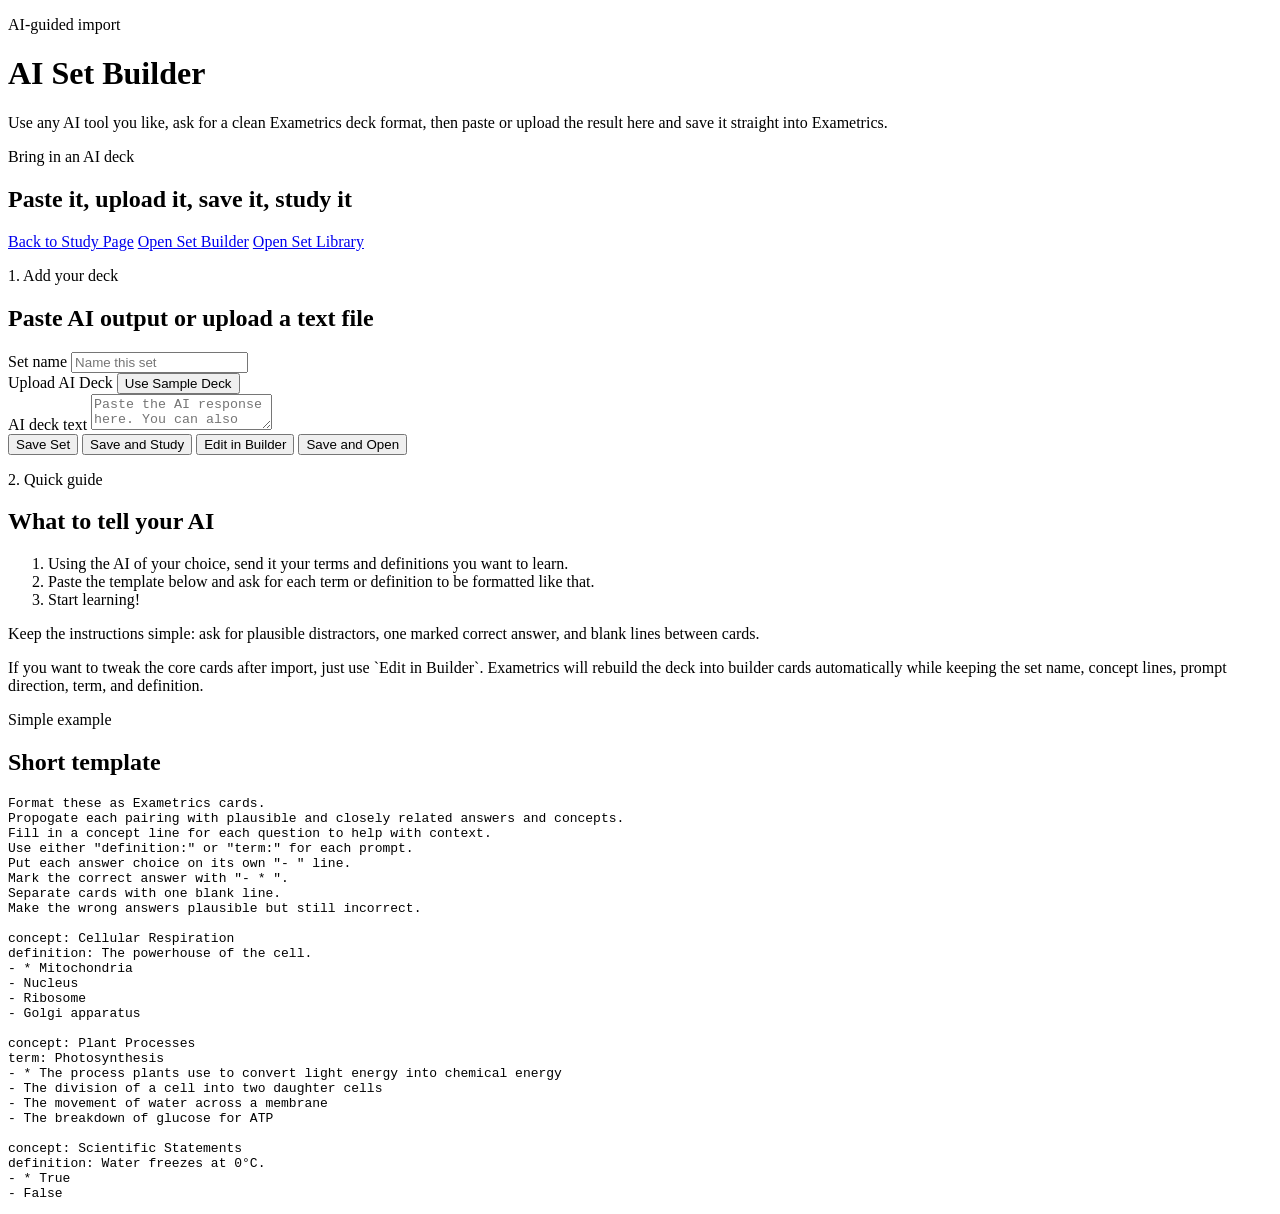
==== ai-builder.html @ a4bd0cac "Add files via upload" ====
<!DOCTYPE html>
<html lang="en">
  <head>
    <meta charset="UTF-8" />
    <meta name="viewport" content="width=device-width, initial-scale=1.0" />
    <title>Exametrics AI Set Builder</title>
    <meta name="theme-color" content="#0f7b6c" />
    <meta
      name="description"
      content="Use AI to generate study sets with custom distractors, concept headers, and a clean deck format for Exametrics."
    />
    <link rel="icon" href="icon.svg" type="image/svg+xml" />
    <link rel="manifest" href="manifest.webmanifest" />
    <link rel="stylesheet" href="styles.css" />
    <script src="shared.js" defer></script>
    <script src="ai-builder.js" defer></script>
  </head>
  <body>
    <div class="app-shell">
      <header class="hero">
        <p class="eyebrow">AI-guided import</p>
        <h1>AI Set Builder</h1>
        <p class="hero-copy">
          Use any AI tool you like, ask for a clean Exametrics deck format, then paste or
          upload the result here and save it straight into Exametrics.
        </p>
      </header>

      <main class="main-panel">
        <section class="builder-page">
          <div class="library-toolbar">
            <div class="section-heading">
              <p class="section-kicker">Bring in an AI deck</p>
              <h2>Paste it, upload it, save it, study it</h2>
            </div>

            <div class="library-toolbar-actions">
              <a href="index.html" class="button button-primary button-link">Back to Study Page</a>
              <a href="builder.html" class="button button-ghost button-link">Open Set Builder</a>
              <a href="library.html" class="button button-ghost button-link">Open Set Library</a>
            </div>
          </div>

          <div class="builder-grid">
            <section class="editor-panel">
              <div class="section-heading">
                <p class="section-kicker">1. Add your deck</p>
                <h2>Paste AI output or upload a text file</h2>
              </div>

              <label class="menu-label" for="ai-set-name-input">Set name</label>
              <input
                id="ai-set-name-input"
                class="set-name-input"
                type="text"
                maxlength="80"
                placeholder="Name this set"
              />

              <div class="menu-actions">
                <label class="button button-secondary upload-button" for="ai-file-input">
                  Upload AI Deck
                </label>
                <button id="ai-sample-button" class="button button-ghost" type="button">
                  Use Sample Deck
                </button>
              </div>
              <input id="ai-file-input" type="file" accept=".txt,.md,text/plain" hidden />

              <label class="sr-only" for="ai-deck-input">AI deck text</label>
              <textarea
                id="ai-deck-input"
                spellcheck="false"
                placeholder="Paste the AI response here. You can also tweak the concept lines, prompt types, or distractors before saving."
              ></textarea>

              <div class="menu-actions">
                <button id="ai-save-set-button" class="button button-secondary" type="button">
                  Save Set
                </button>
                <button id="ai-study-set-button" class="button button-primary" type="button">
                  Save and Study
                </button>
                <button id="ai-builder-convert-button" class="button button-ghost" type="button">
                  Edit in Builder
                </button>
                <button id="ai-open-set-button" class="button button-ghost" type="button">
                  Save and Open
                </button>
              </div>

              <p id="ai-message" class="setup-message" aria-live="polite"></p>
            </section>

            <aside class="guide-panel">
              <div class="guide-card">
                <div class="section-heading">
                  <p class="section-kicker">2. Quick guide</p>
                  <h2>What to tell your AI</h2>
                </div>

                <ol class="guide-steps">
                  <li>Using the AI of your choice, send it your terms and definitions you want to learn.</li>
                  <li>Paste the template below and ask for each term or definition to be formatted like that.</li>
                  <li>Start learning!</li>
                </ol>

                <p class="guide-copy">
                  Keep the instructions simple: ask for plausible distractors, one marked
                  correct answer, and blank lines between cards.
                </p>

                <p class="guide-copy">
                  If you want to tweak the core cards after import, just use `Edit in Builder`.
                  Exametrics will rebuild the deck into builder cards automatically while keeping
                  the set name, concept lines, prompt direction, term, and definition.
                </p>
              </div>

              <div class="guide-card">
                <div class="section-heading">
                  <p class="section-kicker">Simple example</p>
                  <h2>Short template</h2>
                </div>

                <pre><code>Format these as Exametrics cards.
Propogate each pairing with plausible and closely related answers and concepts.
Fill in a concept line for each question to help with context.
Use either "definition:" or "term:" for each prompt.
Put each answer choice on its own "- " line.
Mark the correct answer with "- * ".
Separate cards with one blank line.
Make the wrong answers plausible but still incorrect.

concept: Cellular Respiration
definition: The powerhouse of the cell.
- * Mitochondria
- Nucleus
- Ribosome
- Golgi apparatus

concept: Plant Processes
term: Photosynthesis
- * The process plants use to convert light energy into chemical energy
- The division of a cell into two daughter cells
- The movement of water across a membrane
- The breakdown of glucose for ATP

concept: Scientific Statements
definition: Water freezes at 0°C.
- * True
- False</code></pre>
              </div>
            </aside>
          </div>
        </section>
      </main>
    </div>
  </body>
</html>
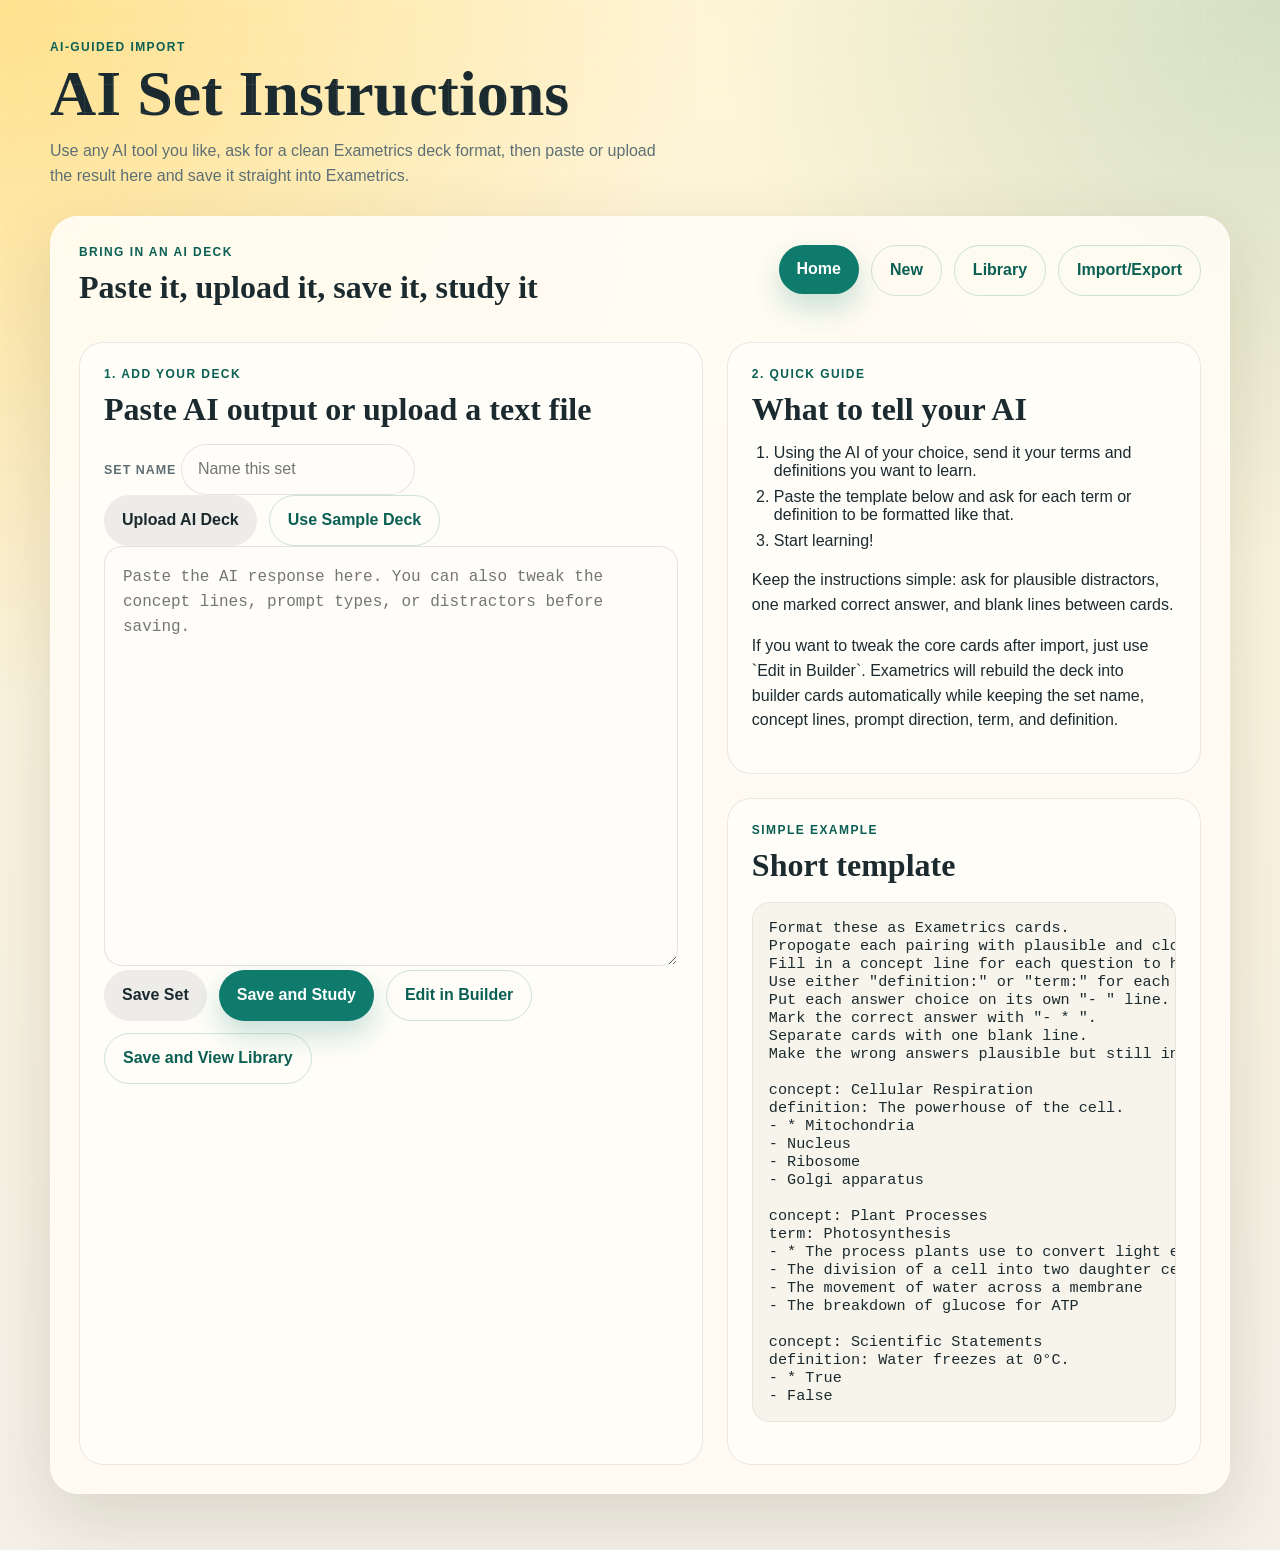
==== commit c3082cc4: "Add files via upload" ====
--- a/ai-builder.html
+++ b/ai-builder.html
@@ -3,23 +3,23 @@
   <head>
     <meta charset="UTF-8" />
     <meta name="viewport" content="width=device-width, initial-scale=1.0" />
-    <title>Exametrics AI Set Builder</title>
+    <title>Exametrics AI Set Instructions</title>
     <meta name="theme-color" content="#0f7b6c" />
     <meta
       name="description"
       content="Use AI to generate study sets with custom distractors, concept headers, and a clean deck format for Exametrics."
     />
-    <link rel="icon" href="icon.svg" type="image/svg+xml" />
-    <link rel="manifest" href="manifest.webmanifest" />
-    <link rel="stylesheet" href="styles.css" />
-    <script src="shared.js" defer></script>
-    <script src="ai-builder.js" defer></script>
+    <link rel="icon" href="../assets/icon.svg" type="image/svg+xml" />
+    <link rel="manifest" href="../manifest.webmanifest" />
+    <link rel="stylesheet" href="../css/styles.css" />
+    <script src="../js/shared.js" defer></script>
+    <script src="../js/ai-builder.js" defer></script>
   </head>
   <body>
     <div class="app-shell">
       <header class="hero">
         <p class="eyebrow">AI-guided import</p>
-        <h1>AI Set Builder</h1>
+        <h1>AI Set Instructions</h1>
         <p class="hero-copy">
           Use any AI tool you like, ask for a clean Exametrics deck format, then paste or
           upload the result here and save it straight into Exametrics.
@@ -35,9 +35,10 @@
             </div>
 
             <div class="library-toolbar-actions">
-              <a href="index.html" class="button button-primary button-link">Back to Study Page</a>
-              <a href="builder.html" class="button button-ghost button-link">Open Set Builder</a>
-              <a href="library.html" class="button button-ghost button-link">Open Set Library</a>
+              <a href="../index.html" class="button button-primary button-link">Home</a>
+              <a href="./builder.html" class="button button-ghost button-link">New</a>
+              <a href="./library.html" class="button button-ghost button-link">Library</a>
+              <a href="./transfer.html" class="button button-ghost button-link">Import/Export</a>
             </div>
           </div>
 
@@ -85,7 +86,7 @@
                   Edit in Builder
                 </button>
                 <button id="ai-open-set-button" class="button button-ghost" type="button">
-                  Save and Open
+                  Save and View Library
                 </button>
               </div>
 
--- a/css/styles.css
+++ b/css/styles.css
@@ -0,0 +1,1365 @@
+:root {
+  --bg-top: #fff5d6;
+  --bg-bottom: #f4f0e8;
+  --panel: rgba(255, 252, 244, 0.92);
+  --panel-strong: #fffdf8;
+  --text: #1b2a2f;
+  --muted: #5d6f75;
+  --accent: #0f7b6c;
+  --accent-dark: #0a5f53;
+  --accent-soft: rgba(15, 123, 108, 0.14);
+  --warn-soft: #fff1b8;
+  --border: rgba(27, 42, 47, 0.1);
+  --shadow: 0 24px 70px rgba(53, 40, 10, 0.14);
+  --success: #1f8f5f;
+  --success-soft: #dff6ea;
+  --error: #ba3f2d;
+  --error-soft: #fde5df;
+}
+
+* {
+  box-sizing: border-box;
+}
+
+[hidden] {
+  display: none !important;
+}
+
+html,
+body {
+  margin: 0;
+  min-height: 100%;
+}
+
+body {
+  font-family: "Avenir Next", "Trebuchet MS", "Gill Sans", sans-serif;
+  color: var(--text);
+  background:
+    radial-gradient(circle at top left, rgba(255, 220, 122, 0.8), transparent 35%),
+    radial-gradient(circle at top right, rgba(15, 123, 108, 0.18), transparent 28%),
+    linear-gradient(180deg, var(--bg-top), var(--bg-bottom));
+}
+
+body::before {
+  content: "";
+  position: fixed;
+  inset: 0;
+  pointer-events: none;
+  background-image:
+    linear-gradient(rgba(255, 255, 255, 0.16) 1px, transparent 1px),
+    linear-gradient(90deg, rgba(255, 255, 255, 0.16) 1px, transparent 1px);
+  background-size: 28px 28px;
+  mask-image: linear-gradient(180deg, rgba(0, 0, 0, 0.55), transparent 90%);
+}
+
+.app-shell {
+  width: min(1180px, calc(100% - 32px));
+  margin: 0 auto;
+  padding: 40px 0 56px;
+}
+
+.hero {
+  max-width: 760px;
+  margin-bottom: 28px;
+}
+
+.eyebrow,
+.section-kicker {
+  margin: 0 0 10px;
+  letter-spacing: 0.12em;
+  text-transform: uppercase;
+  font-size: 0.75rem;
+  color: var(--accent-dark);
+  font-weight: 700;
+}
+
+h1,
+h2,
+h3 {
+  font-family: "Iowan Old Style", "Palatino Linotype", "Book Antiqua", serif;
+  margin: 0;
+}
+
+h1 {
+  font-size: clamp(2.75rem, 5vw, 4.6rem);
+  line-height: 0.95;
+  margin-bottom: 14px;
+}
+
+.hero-copy,
+.guide-copy,
+.finish-summary,
+.setup-message,
+.feedback-text,
+.progress-copy,
+summary,
+textarea,
+button,
+label,
+select,
+input,
+a {
+  font-size: 1rem;
+  line-height: 1.55;
+}
+
+.hero-copy {
+  max-width: 620px;
+  margin: 0;
+  color: var(--muted);
+}
+
+.main-panel {
+  background: var(--panel);
+  border: 1px solid rgba(255, 255, 255, 0.6);
+  border-radius: 28px;
+  box-shadow: var(--shadow);
+  padding: 28px;
+  backdrop-filter: blur(16px);
+}
+
+.view {
+  animation: rise-in 260ms ease;
+}
+
+.setup-grid {
+  display: grid;
+  grid-template-columns: minmax(0, 1.4fr) minmax(290px, 0.9fr);
+  gap: 24px;
+}
+
+.setup-grid-single {
+  grid-template-columns: 1fr;
+}
+
+.guide-panel {
+  display: flex;
+  flex-direction: column;
+  gap: 24px;
+}
+
+.editor-panel,
+.guide-card,
+.study-card,
+.finish-card,
+.progress-panel {
+  background: var(--panel-strong);
+  border: 1px solid var(--border);
+  border-radius: 24px;
+}
+
+.editor-panel,
+.guide-card,
+.finish-card {
+  padding: 24px;
+}
+
+.section-heading {
+  margin-bottom: 16px;
+}
+
+.section-heading-inline {
+  display: flex;
+  align-items: center;
+  justify-content: space-between;
+  gap: 12px;
+}
+
+.section-heading-subtle {
+  margin-top: 20px;
+  margin-bottom: 12px;
+}
+
+.section-heading-subtle h3 {
+  font-size: 1.05rem;
+}
+
+.section-heading h2 {
+  font-size: clamp(1.45rem, 3vw, 2rem);
+}
+
+.home-dashboard {
+  display: grid;
+  gap: 18px;
+}
+
+.home-actions-grid {
+  display: grid;
+  grid-template-columns: repeat(4, minmax(0, 1fr));
+  gap: 14px;
+}
+
+.home-action-button {
+  min-height: 136px;
+  aspect-ratio: 1 / 1;
+  border-radius: 24px;
+  border: 1px solid rgba(27, 42, 47, 0.1);
+  background: #fffdfa;
+  box-shadow: 0 14px 28px rgba(27, 42, 47, 0.06);
+  display: flex;
+  align-items: center;
+  justify-content: center;
+  padding: 18px;
+  text-align: center;
+  text-decoration: none;
+  color: var(--text);
+  font-weight: 800;
+  font-size: clamp(1.22rem, 2.2vw, 1.45rem);
+  line-height: 1.15;
+  transition:
+    transform 140ms ease,
+    border-color 140ms ease,
+    box-shadow 140ms ease,
+    background-color 140ms ease;
+}
+
+.home-action-button:hover {
+  transform: translateY(-2px);
+  border-color: rgba(15, 123, 108, 0.24);
+  box-shadow: 0 18px 34px rgba(27, 42, 47, 0.1);
+}
+
+.home-action-button:focus-visible {
+  outline: 3px solid rgba(15, 123, 108, 0.2);
+  outline-offset: 2px;
+}
+
+.launcher-grid {
+  display: grid;
+  grid-template-columns: repeat(2, minmax(0, 1fr));
+  gap: 14px;
+  margin-bottom: 18px;
+}
+
+.launch-card {
+  appearance: none;
+  width: 100%;
+  border: 1px solid rgba(27, 42, 47, 0.1);
+  border-radius: 22px;
+  background: #fffdfa;
+  color: var(--text);
+  text-decoration: none;
+  padding: 18px;
+  min-height: 132px;
+  display: flex;
+  flex-direction: column;
+  align-items: flex-start;
+  justify-content: flex-start;
+  gap: 10px;
+  text-align: left;
+  cursor: pointer;
+  box-shadow: 0 14px 28px rgba(27, 42, 47, 0.06);
+  transition:
+    transform 140ms ease,
+    border-color 140ms ease,
+    box-shadow 140ms ease,
+    background-color 140ms ease;
+}
+
+.launch-card:hover {
+  transform: translateY(-2px);
+  border-color: rgba(15, 123, 108, 0.24);
+  box-shadow: 0 18px 34px rgba(27, 42, 47, 0.1);
+}
+
+.launch-card:focus-visible {
+  outline: 3px solid rgba(15, 123, 108, 0.2);
+  outline-offset: 2px;
+}
+
+.launch-card-title {
+  font-weight: 700;
+  font-size: 1.05rem;
+  line-height: 1.25;
+}
+
+.launch-card-copy {
+  color: var(--muted);
+}
+
+.deck-status-card,
+.deck-input-panel {
+  background: #fbf8f0;
+  border: 1px solid rgba(27, 42, 47, 0.08);
+  border-radius: 22px;
+  padding: 18px;
+}
+
+.deck-status-card {
+  margin-bottom: 18px;
+}
+
+.deck-status-card h3 {
+  font-size: clamp(1.25rem, 2.6vw, 1.65rem);
+  margin-bottom: 8px;
+}
+
+.deck-status-card .section-kicker {
+  margin-bottom: 8px;
+}
+
+.deck-input-panel {
+  display: grid;
+  gap: 14px;
+  margin-bottom: 18px;
+}
+
+.panel-inline-heading {
+  display: flex;
+  flex-wrap: wrap;
+  justify-content: space-between;
+  align-items: flex-start;
+  gap: 14px;
+}
+
+.panel-inline-heading h3 {
+  font-size: 1.25rem;
+}
+
+textarea {
+  width: 100%;
+  min-height: 420px;
+  resize: vertical;
+  border-radius: 18px;
+  border: 1px solid rgba(27, 42, 47, 0.12);
+  padding: 18px;
+  background: #fffdfa;
+  color: var(--text);
+  font-family: "SFMono-Regular", "Consolas", "Liberation Mono", monospace;
+}
+
+textarea:focus {
+  outline: 3px solid rgba(15, 123, 108, 0.18);
+  border-color: rgba(15, 123, 108, 0.34);
+}
+
+.save-row {
+  display: flex;
+  flex-wrap: wrap;
+  gap: 12px;
+  margin-top: 16px;
+}
+
+.set-name-input {
+  flex: 1 1 260px;
+  min-width: 0;
+  border-radius: 999px;
+  border: 1px solid rgba(27, 42, 47, 0.12);
+  padding: 12px 16px;
+  background: #fffdfa;
+  color: var(--text);
+  font-size: 1rem;
+}
+
+.set-name-input:focus {
+  outline: 3px solid rgba(15, 123, 108, 0.18);
+  border-color: rgba(15, 123, 108, 0.34);
+}
+
+.tool-menu {
+  margin-top: 18px;
+  padding-top: 0;
+  border-top: none;
+  border: 1px solid rgba(27, 42, 47, 0.08);
+  border-radius: 22px;
+  background: #fbf8f0;
+  overflow: hidden;
+}
+
+.tool-menu summary {
+  list-style: none;
+  display: flex;
+  align-items: center;
+  justify-content: space-between;
+  padding: 14px 18px;
+}
+
+.tool-menu summary::-webkit-details-marker {
+  display: none;
+}
+
+.tool-menu summary::after {
+  content: "+";
+  font-size: 1.25rem;
+  color: var(--accent-dark);
+}
+
+.tool-menu[open] summary::after {
+  content: "-";
+}
+
+.tool-menu-panel {
+  display: grid;
+  gap: 12px;
+  padding: 0 18px 18px;
+  border-top: 1px solid rgba(27, 42, 47, 0.08);
+}
+
+.menu-label,
+.toggle-label {
+  font-weight: 700;
+}
+
+.menu-label {
+  color: var(--muted);
+  text-transform: uppercase;
+  letter-spacing: 0.08em;
+  font-size: 0.78rem;
+}
+
+.menu-select {
+  width: 100%;
+  border-radius: 16px;
+  border: 1px solid rgba(27, 42, 47, 0.12);
+  background: #fffdfa;
+  color: var(--text);
+  padding: 12px 14px;
+}
+
+.menu-select:focus {
+  outline: 3px solid rgba(15, 123, 108, 0.18);
+  border-color: rgba(15, 123, 108, 0.34);
+}
+
+.menu-actions {
+  display: flex;
+  flex-wrap: wrap;
+  gap: 12px;
+}
+
+.menu-note {
+  margin: 0;
+  color: var(--muted);
+}
+
+.builder-page {
+  display: grid;
+  gap: 20px;
+}
+
+.builder-grid {
+  display: grid;
+  grid-template-columns: minmax(0, 1.25fr) minmax(300px, 0.95fr);
+  gap: 24px;
+}
+
+.builder-form {
+  display: grid;
+  gap: 12px;
+  margin-top: 18px;
+}
+
+.builder-textarea {
+  width: 100%;
+  min-height: 96px;
+  resize: vertical;
+  border-radius: 18px;
+  border: 1px solid rgba(27, 42, 47, 0.12);
+  padding: 14px 16px;
+  background: #fffdfa;
+  color: var(--text);
+  font-family: "SFMono-Regular", "Consolas", "Liberation Mono", monospace;
+}
+
+.builder-textarea:focus {
+  outline: 3px solid rgba(15, 123, 108, 0.18);
+  border-color: rgba(15, 123, 108, 0.34);
+}
+
+.builder-count-note {
+  margin: 12px 0 0;
+}
+
+.builder-entry-topline {
+  display: flex;
+  flex-wrap: wrap;
+  gap: 8px;
+  margin-bottom: 10px;
+}
+
+.builder-preview {
+  min-height: 260px;
+}
+
+.recent-panel {
+  padding: 18px 20px;
+}
+
+.recent-sets-list {
+  display: grid;
+  gap: 10px;
+}
+
+.recent-set-card {
+  display: flex;
+  flex-wrap: wrap;
+  align-items: center;
+  justify-content: space-between;
+  gap: 12px;
+  padding: 14px 16px;
+  border-radius: 18px;
+  background: #f8f4ea;
+  border: 1px solid rgba(27, 42, 47, 0.08);
+}
+
+.recent-set-copy {
+  min-width: 0;
+  flex: 1 1 220px;
+}
+
+.recent-set-title {
+  margin: 0 0 4px;
+  font-size: 1rem;
+  line-height: 1.2;
+}
+
+.recent-set-actions {
+  display: flex;
+  flex-wrap: wrap;
+  gap: 8px;
+}
+
+.recent-empty {
+  margin: 0;
+  color: var(--muted);
+}
+
+.setup-actions,
+.finish-actions,
+.feedback-row {
+  display: flex;
+  flex-wrap: wrap;
+  gap: 12px;
+  align-items: center;
+}
+
+.setup-actions {
+  margin-top: 16px;
+}
+
+.button {
+  appearance: none;
+  border: none;
+  border-radius: 999px;
+  padding: 12px 18px;
+  font-weight: 700;
+  cursor: pointer;
+  transition:
+    transform 140ms ease,
+    box-shadow 140ms ease,
+    background-color 140ms ease,
+    color 140ms ease;
+  text-align: center;
+}
+
+.button:hover:not(:disabled) {
+  transform: translateY(-1px);
+}
+
+.button:focus-visible {
+  outline: 3px solid rgba(15, 123, 108, 0.2);
+  outline-offset: 2px;
+}
+
+.button:disabled {
+  opacity: 0.55;
+  cursor: not-allowed;
+  transform: none;
+  box-shadow: none;
+}
+
+.button-primary {
+  background: var(--accent);
+  color: #fff;
+  box-shadow: 0 14px 28px rgba(15, 123, 108, 0.22);
+}
+
+.button-primary:hover {
+  background: var(--accent-dark);
+}
+
+.button-secondary {
+  background: rgba(27, 42, 47, 0.08);
+  color: var(--text);
+}
+
+.button-ghost {
+  background: transparent;
+  color: var(--accent-dark);
+  border: 1px solid rgba(15, 123, 108, 0.2);
+}
+
+.upload-button {
+  display: inline-flex;
+  align-items: center;
+  justify-content: center;
+}
+
+.button-link {
+  display: inline-flex;
+  align-items: center;
+  justify-content: center;
+  text-decoration: none;
+}
+
+.button-compact {
+  padding: 10px 14px;
+  font-size: 0.94rem;
+}
+
+.setup-message {
+  min-height: 1.6em;
+  margin: 12px 0 0;
+  color: var(--muted);
+}
+
+.setup-message.error {
+  color: var(--error);
+}
+
+.guide-panel pre {
+  margin: 18px 0;
+  padding: 16px;
+  border-radius: 18px;
+  background: #f7f4eb;
+  overflow-x: auto;
+  border: 1px solid rgba(27, 42, 47, 0.08);
+}
+
+.guide-panel code {
+  font-family: "SFMono-Regular", "Consolas", "Liberation Mono", monospace;
+  font-size: 0.95rem;
+}
+
+.guide-steps {
+  margin: 0 0 18px;
+  padding-left: 22px;
+  display: grid;
+  gap: 8px;
+}
+
+.upload-strip {
+  display: grid;
+  gap: 8px;
+  margin-top: 16px;
+}
+
+.upload-wide-button {
+  width: 100%;
+  min-height: 54px;
+}
+
+.upload-strip-note {
+  margin: 0;
+  color: var(--muted);
+}
+
+.saved-sets-list {
+  display: flex;
+  flex-direction: column;
+  gap: 12px;
+}
+
+.saved-sets-empty,
+.saved-set-meta {
+  margin: 0;
+  color: var(--muted);
+}
+
+.saved-set-item {
+  display: flex;
+  flex-wrap: wrap;
+  align-items: center;
+  justify-content: space-between;
+  gap: 14px;
+  padding: 16px;
+  border-radius: 18px;
+  background: #f8f4ea;
+  border: 1px solid rgba(27, 42, 47, 0.08);
+}
+
+.saved-set-copy {
+  min-width: 0;
+  flex: 1 1 220px;
+}
+
+.saved-set-title {
+  margin: 0 0 4px;
+  font-size: 1.1rem;
+  line-height: 1.2;
+}
+
+.saved-set-actions {
+  display: flex;
+  flex-wrap: wrap;
+  align-items: center;
+  gap: 10px;
+}
+
+.saved-set-actions .button {
+  padding-inline: 14px;
+}
+
+.icon-button {
+  width: 46px;
+  height: 46px;
+  padding: 0;
+  border-radius: 16px;
+  display: inline-flex;
+  align-items: center;
+  justify-content: center;
+  color: var(--accent-dark);
+}
+
+.icon-button svg {
+  width: 19px;
+  height: 19px;
+  stroke: currentColor;
+  fill: none;
+  stroke-width: 1.9;
+  stroke-linecap: round;
+  stroke-linejoin: round;
+}
+
+.icon-button-danger {
+  color: var(--error);
+  border-color: rgba(186, 63, 45, 0.2);
+}
+
+.storage-panel {
+  gap: 14px;
+}
+
+.faq-list {
+  display: grid;
+  gap: 12px;
+}
+
+.faq-item {
+  padding: 14px 16px;
+  border-radius: 18px;
+  background: #fffdfa;
+  border: 1px solid rgba(27, 42, 47, 0.08);
+}
+
+.faq-item h3 {
+  margin: 0 0 6px;
+  font-size: 1.02rem;
+}
+
+.faq-item p {
+  margin: 0;
+}
+
+details {
+  border-top: 1px solid rgba(27, 42, 47, 0.08);
+  padding-top: 14px;
+}
+
+summary {
+  cursor: pointer;
+  font-weight: 700;
+}
+
+.progress-panel {
+  padding: 18px 20px;
+  margin-bottom: 18px;
+}
+
+.progress-copy {
+  display: flex;
+  justify-content: space-between;
+  gap: 14px;
+  color: var(--muted);
+  margin-bottom: 10px;
+}
+
+.progress-track {
+  width: 100%;
+  height: 14px;
+  border-radius: 999px;
+  background: rgba(27, 42, 47, 0.08);
+  overflow: hidden;
+}
+
+.progress-fill {
+  height: 100%;
+  width: 0;
+  border-radius: inherit;
+  background: linear-gradient(90deg, #13a989, #f0ae33);
+  transition: width 220ms ease;
+}
+
+.progress-controls {
+  display: flex;
+  align-items: center;
+  justify-content: space-between;
+  gap: 14px;
+  margin-top: 14px;
+}
+
+.session-status {
+  display: flex;
+  flex-wrap: wrap;
+  align-items: center;
+  gap: 10px;
+}
+
+.timer-panel {
+  display: inline-flex;
+  align-items: center;
+  gap: 10px;
+  padding: 8px 14px;
+  border-radius: 999px;
+  background: rgba(27, 42, 47, 0.06);
+  border: 1px solid rgba(27, 42, 47, 0.1);
+}
+
+.timer-panel.is-warning {
+  background: rgba(240, 174, 51, 0.16);
+  border-color: rgba(240, 174, 51, 0.3);
+}
+
+.timer-label {
+  color: var(--muted);
+  font-size: 0.88rem;
+  font-weight: 700;
+  text-transform: uppercase;
+  letter-spacing: 0.08em;
+}
+
+.timer-value {
+  font-weight: 800;
+  font-variant-numeric: tabular-nums;
+  color: var(--text);
+}
+
+.toggle-field {
+  display: inline-flex;
+  align-items: center;
+  gap: 14px;
+  cursor: pointer;
+}
+
+.toggle-copy {
+  display: flex;
+  flex-direction: column;
+  align-items: flex-end;
+  gap: 2px;
+}
+
+.toggle-help {
+  color: var(--muted);
+  font-size: 0.92rem;
+  text-align: right;
+}
+
+.toggle-switch {
+  position: relative;
+  width: 54px;
+  height: 32px;
+  flex: 0 0 auto;
+}
+
+.toggle-switch input {
+  position: absolute;
+  inset: 0;
+  opacity: 0;
+  cursor: pointer;
+}
+
+.toggle-slider {
+  position: absolute;
+  inset: 0;
+  border-radius: 999px;
+  background: rgba(27, 42, 47, 0.18);
+  transition: background-color 180ms ease;
+}
+
+.toggle-slider::after {
+  content: "";
+  position: absolute;
+  top: 4px;
+  left: 4px;
+  width: 24px;
+  height: 24px;
+  border-radius: 50%;
+  background: #fff;
+  box-shadow: 0 6px 14px rgba(27, 42, 47, 0.18);
+  transition: transform 180ms ease;
+}
+
+.toggle-switch input:focus-visible + .toggle-slider {
+  outline: 3px solid rgba(15, 123, 108, 0.2);
+  outline-offset: 2px;
+}
+
+.toggle-switch input:checked + .toggle-slider {
+  background: var(--accent);
+}
+
+.toggle-switch input:checked + .toggle-slider::after {
+  transform: translateX(22px);
+}
+
+.study-card {
+  padding: 28px;
+}
+
+.card-topline {
+  display: flex;
+  flex-wrap: wrap;
+  gap: 10px;
+  margin-bottom: 18px;
+}
+
+.back-button {
+  appearance: none;
+  border: 1px solid rgba(27, 42, 47, 0.12);
+  background: rgba(27, 42, 47, 0.05);
+  color: rgba(27, 42, 47, 0.68);
+  border-radius: 999px;
+  width: 38px;
+  height: 38px;
+  display: inline-flex;
+  align-items: center;
+  justify-content: center;
+  font-size: 1.15rem;
+  cursor: pointer;
+  transition:
+    background-color 140ms ease,
+    border-color 140ms ease,
+    color 140ms ease,
+    transform 140ms ease;
+}
+
+.back-button:hover:not(:disabled) {
+  background: rgba(27, 42, 47, 0.09);
+  border-color: rgba(27, 42, 47, 0.18);
+  color: var(--text);
+  transform: translateY(-1px);
+}
+
+.back-button:focus-visible {
+  outline: 3px solid rgba(15, 123, 108, 0.18);
+  outline-offset: 2px;
+}
+
+.back-button:disabled {
+  opacity: 0.45;
+  cursor: default;
+  transform: none;
+}
+
+.pill {
+  display: inline-flex;
+  align-items: center;
+  border-radius: 999px;
+  padding: 6px 12px;
+  background: rgba(15, 123, 108, 0.12);
+  color: var(--accent-dark);
+  font-weight: 700;
+  font-size: 0.9rem;
+}
+
+.pill-warn {
+  background: var(--warn-soft);
+  color: #7b5200;
+}
+
+.concept-label {
+  margin: 0 0 8px;
+  color: var(--accent-dark);
+  font-weight: 700;
+  font-size: 0.94rem;
+  letter-spacing: 0.04em;
+}
+
+.definition-label {
+  margin: 0 0 8px;
+  color: var(--muted);
+  font-weight: 700;
+  text-transform: uppercase;
+  letter-spacing: 0.1em;
+  font-size: 0.78rem;
+}
+
+.definition-text {
+  font-size: clamp(1.8rem, 3.8vw, 3rem);
+  line-height: 1.1;
+  margin-bottom: 24px;
+}
+
+.options-grid {
+  display: grid;
+  grid-template-columns: repeat(2, minmax(0, 1fr));
+  gap: 14px;
+}
+
+.option-button {
+  border: 1px solid rgba(27, 42, 47, 0.1);
+  border-radius: 22px;
+  background: #fffdfa;
+  color: var(--text);
+  padding: 18px;
+  text-align: left;
+  min-height: 94px;
+  font-size: 1rem;
+  font-weight: 700;
+  cursor: pointer;
+  transition:
+    transform 120ms ease,
+    border-color 120ms ease,
+    box-shadow 120ms ease,
+    background-color 120ms ease;
+}
+
+.option-button:hover:not(:disabled) {
+  transform: translateY(-2px);
+  border-color: rgba(15, 123, 108, 0.28);
+  box-shadow: 0 14px 28px rgba(27, 42, 47, 0.08);
+}
+
+.option-button:disabled {
+  cursor: default;
+}
+
+.option-button.correct {
+  background: var(--success-soft);
+  border-color: rgba(31, 143, 95, 0.28);
+  color: #14583b;
+}
+
+.option-button.incorrect {
+  background: var(--error-soft);
+  border-color: rgba(186, 63, 45, 0.28);
+  color: #842b20;
+}
+
+.feedback-row {
+  justify-content: space-between;
+  margin-top: 18px;
+}
+
+.feedback-text {
+  margin: 0;
+  color: var(--muted);
+  flex: 1 1 340px;
+}
+
+.feedback-text.success {
+  color: var(--success);
+}
+
+.feedback-text.error {
+  color: var(--error);
+}
+
+.finish-card {
+  text-align: center;
+}
+
+.finish-card h2 {
+  font-size: clamp(2rem, 5vw, 3.3rem);
+  margin-bottom: 10px;
+}
+
+.finish-summary {
+  max-width: 560px;
+  margin: 0 auto 22px;
+  color: var(--muted);
+}
+
+.finish-actions {
+  justify-content: center;
+}
+
+.history-card {
+  margin-top: 18px;
+  padding: 24px;
+  background: var(--panel-strong);
+  border: 1px solid var(--border);
+  border-radius: 24px;
+}
+
+.history-header {
+  display: flex;
+  flex-wrap: wrap;
+  align-items: flex-end;
+  justify-content: space-between;
+  gap: 14px;
+  margin-bottom: 14px;
+}
+
+.history-summary,
+.history-empty,
+.history-note {
+  margin: 0;
+  color: var(--muted);
+}
+
+.history-summary {
+  max-width: 420px;
+  text-align: right;
+}
+
+.history-chart {
+  margin: 14px 0 10px;
+}
+
+.history-line-wrapper {
+  width: 100%;
+  overflow-x: auto;
+  padding-bottom: 4px;
+}
+
+.history-line-svg {
+  display: block;
+  width: 100%;
+  min-width: 360px;
+  height: auto;
+}
+
+.history-grid-line {
+  stroke: rgba(27, 42, 47, 0.1);
+  stroke-dasharray: 4 6;
+}
+
+.history-axis-line {
+  stroke: rgba(27, 42, 47, 0.18);
+  stroke-width: 1.3;
+}
+
+.history-axis-label {
+  fill: var(--muted);
+  font-size: 10px;
+}
+
+.history-axis-label-bottom {
+  font-size: 9.5px;
+}
+
+.history-axis-label-session {
+  font-size: 9px;
+  letter-spacing: 0.08em;
+}
+
+.history-line-path {
+  fill: none;
+  stroke: var(--accent);
+  stroke-width: 2.35;
+  stroke-linecap: round;
+  stroke-linejoin: round;
+}
+
+.history-point {
+  fill: #fffdfa;
+  stroke: #f0ae33;
+  stroke-width: 2.35;
+}
+
+.history-point-value {
+  fill: var(--accent-dark);
+  font-size: 10.5px;
+  font-weight: 700;
+}
+
+.history-bar-item {
+  display: grid;
+  gap: 8px;
+  justify-items: center;
+}
+
+.history-bar-value {
+  font-size: 0.92rem;
+  font-weight: 700;
+  color: var(--accent-dark);
+}
+
+.history-bar-track {
+  width: min(48px, 100%);
+  height: 160px;
+  border-radius: 18px;
+  background: #f4efe1;
+  border: 1px solid rgba(27, 42, 47, 0.08);
+  display: flex;
+  align-items: flex-end;
+  overflow: hidden;
+}
+
+.history-bar-fill {
+  width: 100%;
+  min-height: 8%;
+  border-radius: 16px;
+  background: linear-gradient(180deg, #f0ae33, #13a989);
+  transition: height 220ms ease;
+}
+
+.history-bar-label {
+  font-size: 0.82rem;
+  color: var(--muted);
+}
+
+.library-page {
+  display: grid;
+  gap: 16px;
+}
+
+.library-toolbar {
+  display: flex;
+  flex-wrap: wrap;
+  justify-content: space-between;
+  gap: 16px;
+}
+
+.library-toolbar-actions {
+  display: flex;
+  flex-wrap: wrap;
+  gap: 12px;
+  align-items: flex-start;
+}
+
+.library-list {
+  gap: 14px;
+}
+
+.library-empty {
+  background: #fffdf8;
+  border: 1px solid rgba(27, 42, 47, 0.08);
+  border-radius: 24px;
+  padding: 24px;
+}
+
+.sr-only {
+  position: absolute;
+  width: 1px;
+  height: 1px;
+  padding: 0;
+  margin: -1px;
+  overflow: hidden;
+  clip: rect(0, 0, 0, 0);
+  white-space: nowrap;
+  border: 0;
+}
+
+@keyframes rise-in {
+  from {
+    opacity: 0;
+    transform: translateY(10px);
+  }
+
+  to {
+    opacity: 1;
+    transform: translateY(0);
+  }
+}
+
+@media (max-width: 920px) {
+  .setup-grid {
+    grid-template-columns: 1fr;
+  }
+
+  .builder-grid {
+    grid-template-columns: 1fr;
+  }
+
+  .home-actions-grid {
+    grid-template-columns: repeat(2, minmax(0, 1fr));
+  }
+}
+
+@media (max-width: 720px) {
+  .app-shell {
+    width: min(100% - 18px, 1000px);
+    padding: 18px 0 28px;
+  }
+
+  .main-panel,
+  .study-card,
+  .editor-panel,
+  .guide-card,
+  .finish-card,
+  .history-card {
+    padding: 20px;
+  }
+
+  textarea {
+    min-height: 320px;
+  }
+
+  .launcher-grid {
+    grid-template-columns: 1fr;
+  }
+
+  .home-actions-grid {
+    grid-template-columns: 1fr;
+  }
+
+  .save-row {
+    flex-direction: column;
+  }
+
+  .progress-copy,
+  .feedback-row,
+  .history-header {
+    flex-direction: column;
+    align-items: flex-start;
+  }
+
+  .progress-controls {
+    align-items: flex-start;
+    justify-content: flex-start;
+    flex-direction: column;
+  }
+
+  .toggle-copy {
+    align-items: flex-start;
+  }
+
+  .toggle-help {
+    text-align: left;
+  }
+
+  .history-summary {
+    text-align: left;
+  }
+
+  .saved-set-item {
+    align-items: flex-start;
+  }
+
+  .recent-set-card {
+    align-items: flex-start;
+  }
+
+  .saved-set-actions {
+    width: 100%;
+  }
+
+  .recent-set-actions {
+    width: 100%;
+  }
+
+  .icon-button {
+    width: 44px;
+    height: 44px;
+  }
+
+  .menu-actions,
+  .library-toolbar-actions {
+    flex-direction: column;
+    align-items: stretch;
+  }
+
+  .builder-entry-topline {
+    gap: 6px;
+  }
+
+  .options-grid {
+    grid-template-columns: 1fr;
+  }
+
+  .option-button {
+    min-height: 76px;
+  }
+}
